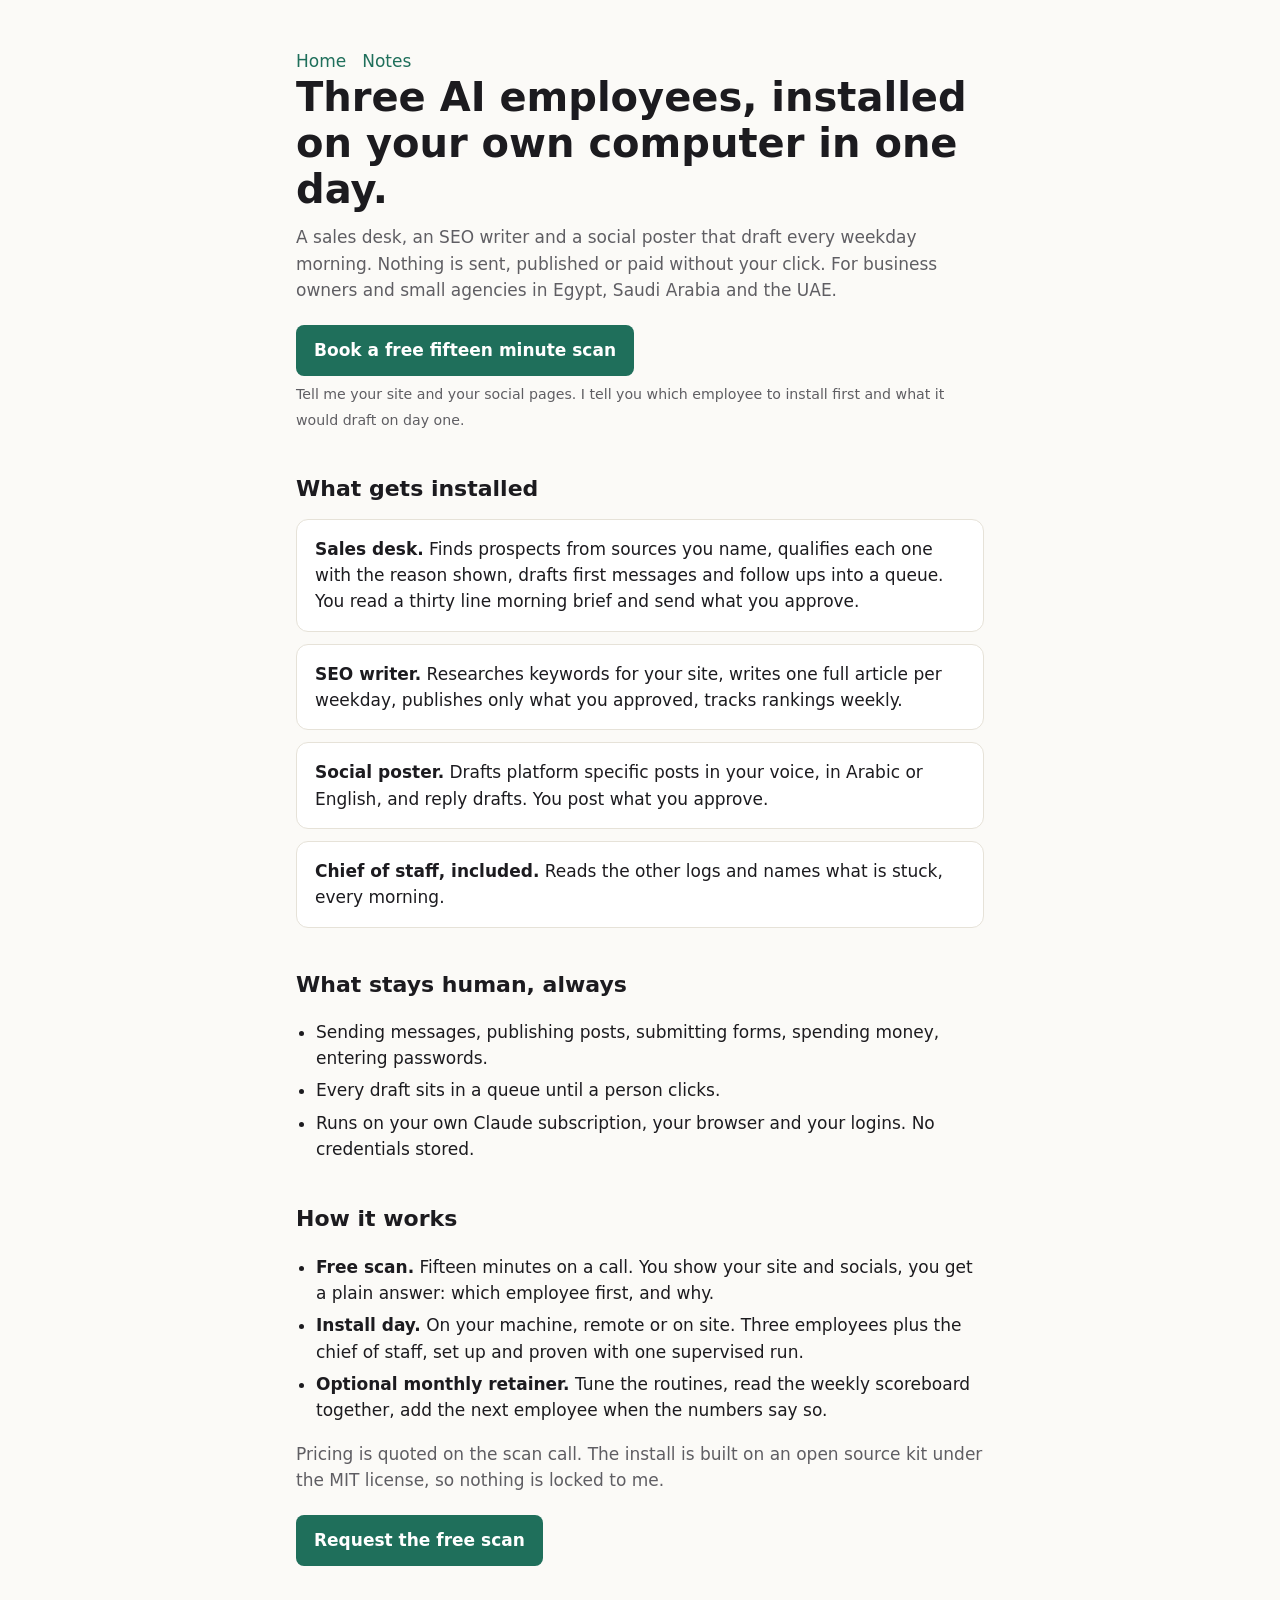
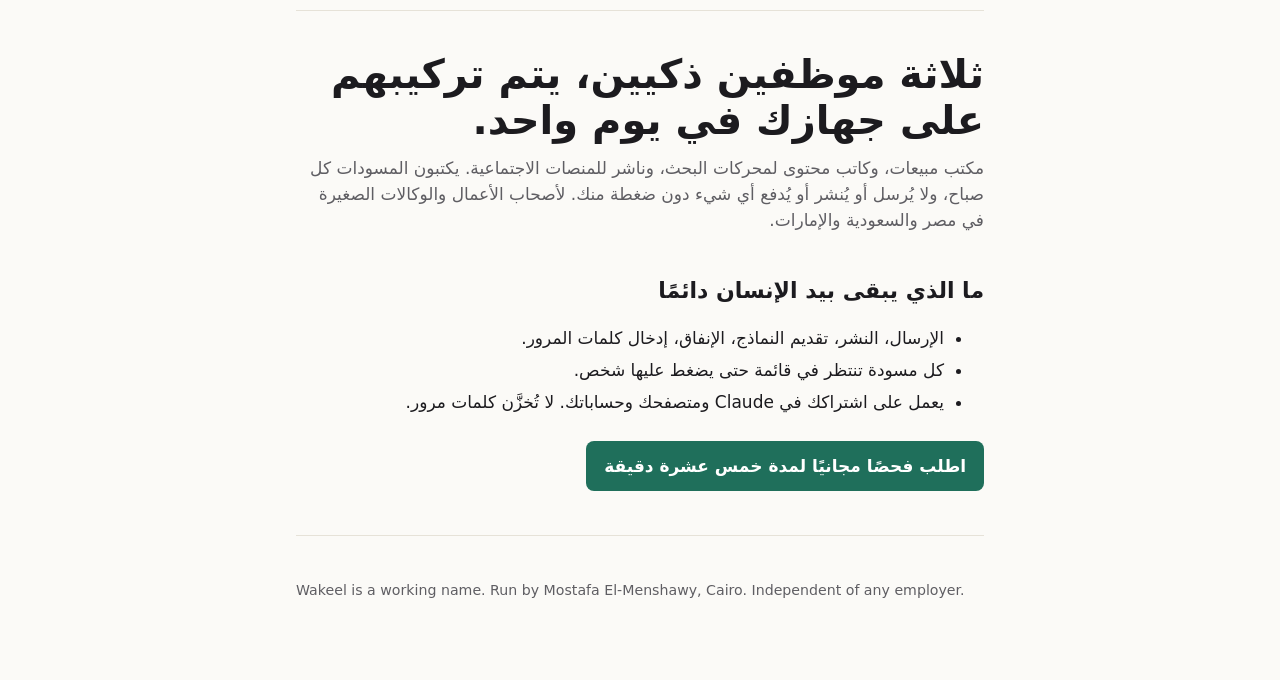
==== index.html @ 6b82185d "Wakeel landing page, build script, empty notes index" ====
<!doctype html>
<html lang="en">
<head>
<meta charset="utf-8">
<meta name="viewport" content="width=device-width, initial-scale=1">
<title>Wakeel: AI employees installed on your own computer in one day</title>
<meta name="description" content="Three scheduled AI employees, a sales desk, an SEO writer and a social poster, installed on your own machine in one day. Nothing is sent, published or paid without your click. Egypt and the Gulf.">
<link rel="canonical" href="https://elmenshawymostafa94-create.github.io/wakeel/">
<style>
:root{--ink:#1c1b1f;--muted:#5f5e63;--bg:#fbfaf7;--card:#ffffff;--line:#e6e2d8;--accent:#1f6f5b;--accent-ink:#ffffff}
@media (prefers-color-scheme:dark){:root{--ink:#f2f1ed;--muted:#b8b6b0;--bg:#141416;--card:#1d1d20;--line:#2e2e33;--accent:#4fb08f;--accent-ink:#0f1a16}}
*{box-sizing:border-box}body{margin:0;background:var(--bg);color:var(--ink);font:17px/1.55 system-ui,-apple-system,"Segoe UI",Roboto,Inter,sans-serif}
main{max-width:720px;margin:0 auto;padding:48px 16px 64px}
h1{font-size:clamp(28px,5vw,40px);line-height:1.15;margin:0 0 12px}h2{font-size:22px;margin:40px 0 8px}
p{margin:0 0 14px}.muted{color:var(--muted)}
.cta{display:inline-block;background:var(--accent);color:var(--accent-ink);padding:12px 18px;border-radius:8px;text-decoration:none;font-weight:600;margin:8px 0 4px}
.card{background:var(--card);border:1px solid var(--line);border-radius:12px;padding:16px 18px;margin:12px 0}
ul{padding-left:20px}li{margin:6px 0}
.ar{direction:rtl;text-align:right;font-family:"Segoe UI",Tahoma,system-ui,sans-serif}
hr{border:0;border-top:1px solid var(--line);margin:40px 0}
small{color:var(--muted)}
nav a{color:var(--accent);text-decoration:none;margin-right:16px}
</style>
</head>
<body>
<main>
<nav><a href="./">Home</a><a href="./blog/">Notes</a></nav>
<h1>Three AI employees, installed on your own computer in one day.</h1>
<p class="muted">A sales desk, an SEO writer and a social poster that draft every weekday morning. Nothing is sent, published or paid without your click. For business owners and small agencies in Egypt, Saudi Arabia and the UAE.</p>
<a class="cta" href="mailto:elmenshawy.mostafa94@gmail.com?subject=Free%20scan%20request">Book a free fifteen minute scan</a>
<p><small>Tell me your site and your social pages. I tell you which employee to install first and what it would draft on day one.</small></p>

<h2>What gets installed</h2>
<div class="card"><strong>Sales desk.</strong> Finds prospects from sources you name, qualifies each one with the reason shown, drafts first messages and follow ups into a queue. You read a thirty line morning brief and send what you approve.</div>
<div class="card"><strong>SEO writer.</strong> Researches keywords for your site, writes one full article per weekday, publishes only what you approved, tracks rankings weekly.</div>
<div class="card"><strong>Social poster.</strong> Drafts platform specific posts in your voice, in Arabic or English, and reply drafts. You post what you approve.</div>
<div class="card"><strong>Chief of staff, included.</strong> Reads the other logs and names what is stuck, every morning.</div>

<h2>What stays human, always</h2>
<ul>
<li>Sending messages, publishing posts, submitting forms, spending money, entering passwords.</li>
<li>Every draft sits in a queue until a person clicks.</li>
<li>Runs on your own Claude subscription, your browser and your logins. No credentials stored.</li>
</ul>

<h2>How it works</h2>
<ul>
<li><strong>Free scan.</strong> Fifteen minutes on a call. You show your site and socials, you get a plain answer: which employee first, and why.</li>
<li><strong>Install day.</strong> On your machine, remote or on site. Three employees plus the chief of staff, set up and proven with one supervised run.</li>
<li><strong>Optional monthly retainer.</strong> Tune the routines, read the weekly scoreboard together, add the next employee when the numbers say so.</li>
</ul>
<p class="muted">Pricing is quoted on the scan call. The install is built on an open source kit under the MIT license, so nothing is locked to me.</p>

<a class="cta" href="mailto:elmenshawy.mostafa94@gmail.com?subject=Free%20scan%20request">Request the free scan</a>

<hr>
<section class="ar">
<h1>ثلاثة موظفين ذكيين، يتم تركيبهم على جهازك في يوم واحد.</h1>
<p class="muted">مكتب مبيعات، وكاتب محتوى لمحركات البحث، وناشر للمنصات الاجتماعية. يكتبون المسودات كل صباح، ولا يُرسل أو يُنشر أو يُدفع أي شيء دون ضغطة منك. لأصحاب الأعمال والوكالات الصغيرة في مصر والسعودية والإمارات.</p>
<h2>ما الذي يبقى بيد الإنسان دائمًا</h2>
<ul>
<li>الإرسال، النشر، تقديم النماذج، الإنفاق، إدخال كلمات المرور.</li>
<li>كل مسودة تنتظر في قائمة حتى يضغط عليها شخص.</li>
<li>يعمل على اشتراكك في Claude ومتصفحك وحساباتك. لا تُخزَّن كلمات مرور.</li>
</ul>
<a class="cta" href="mailto:elmenshawy.mostafa94@gmail.com?subject=%D8%B7%D9%84%D8%A8%20%D9%81%D8%AD%D8%B5%20%D9%85%D8%AC%D8%A7%D9%86%D9%8A">اطلب فحصًا مجانيًا لمدة خمس عشرة دقيقة</a>
</section>
<hr>
<p><small>Wakeel is a working name. Run by Mostafa El-Menshawy, Cairo. Independent of any employer.</small></p>
</main>
</body>
</html>
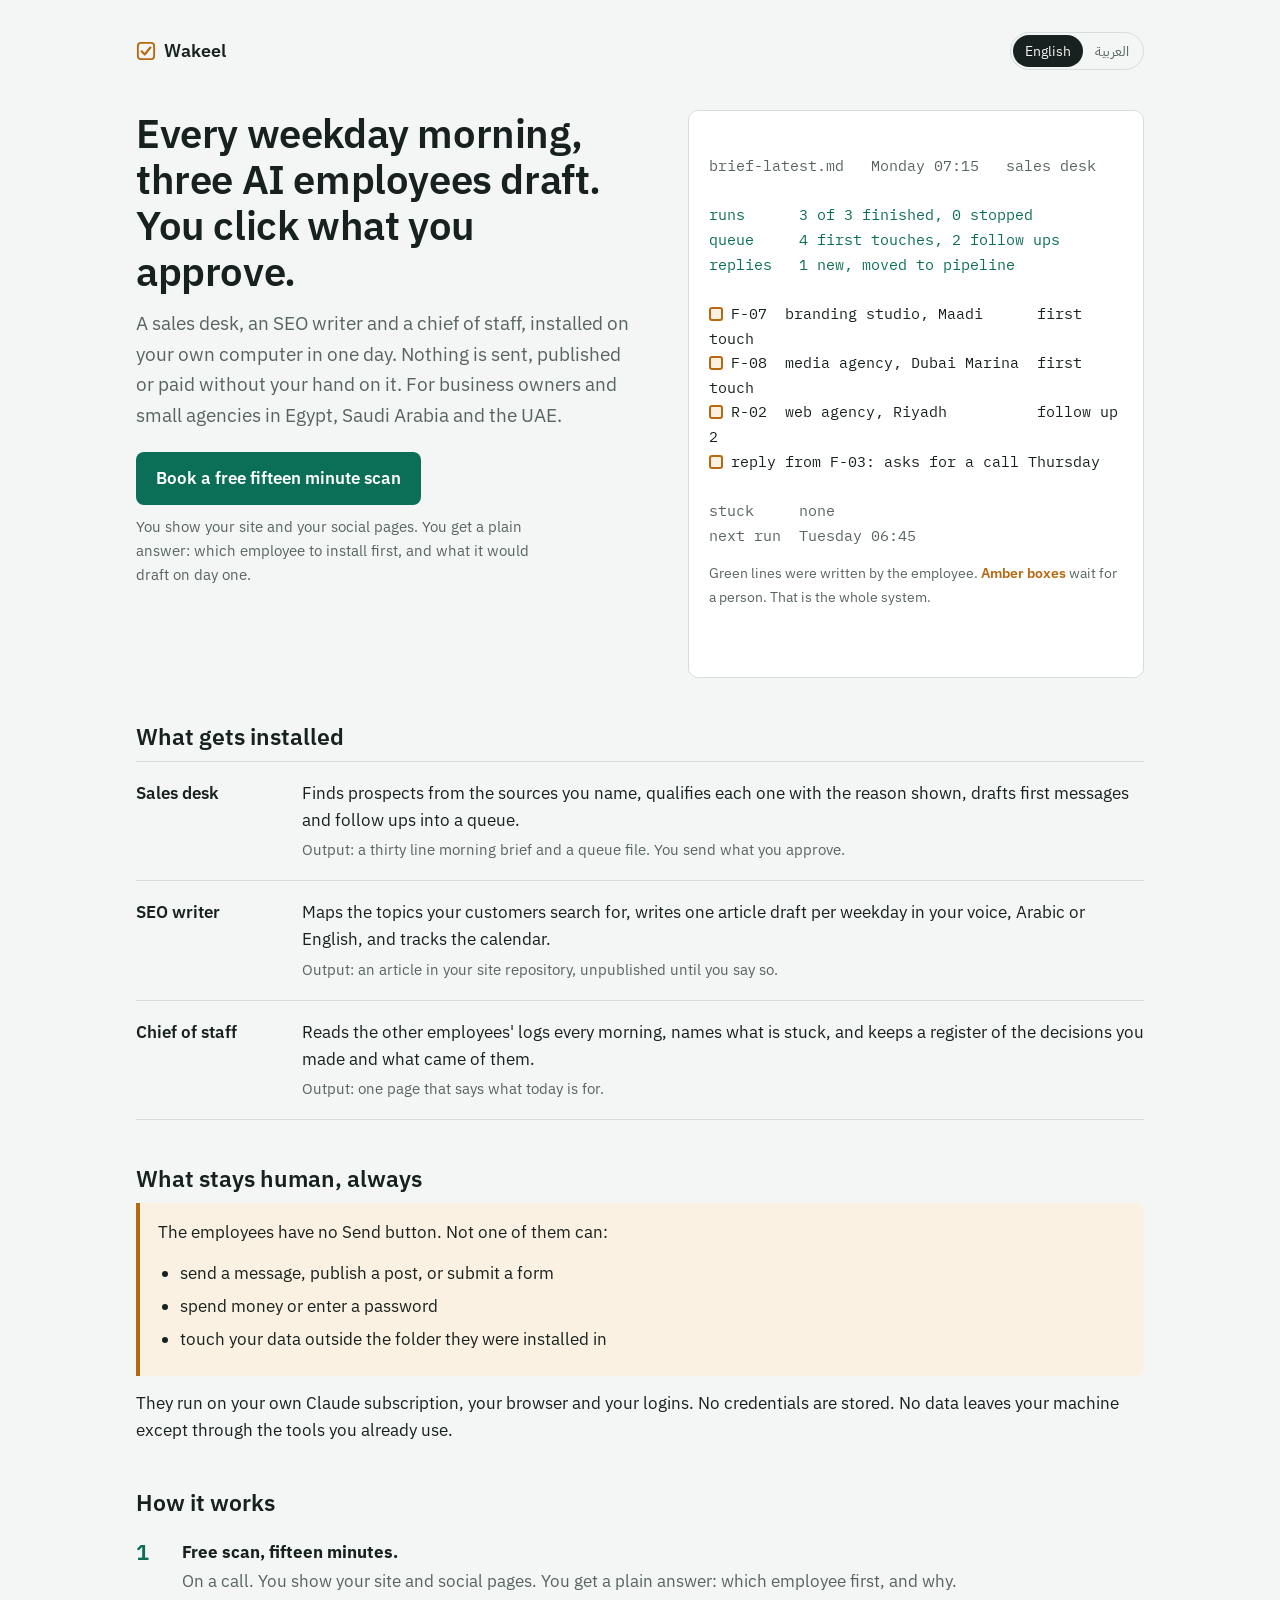
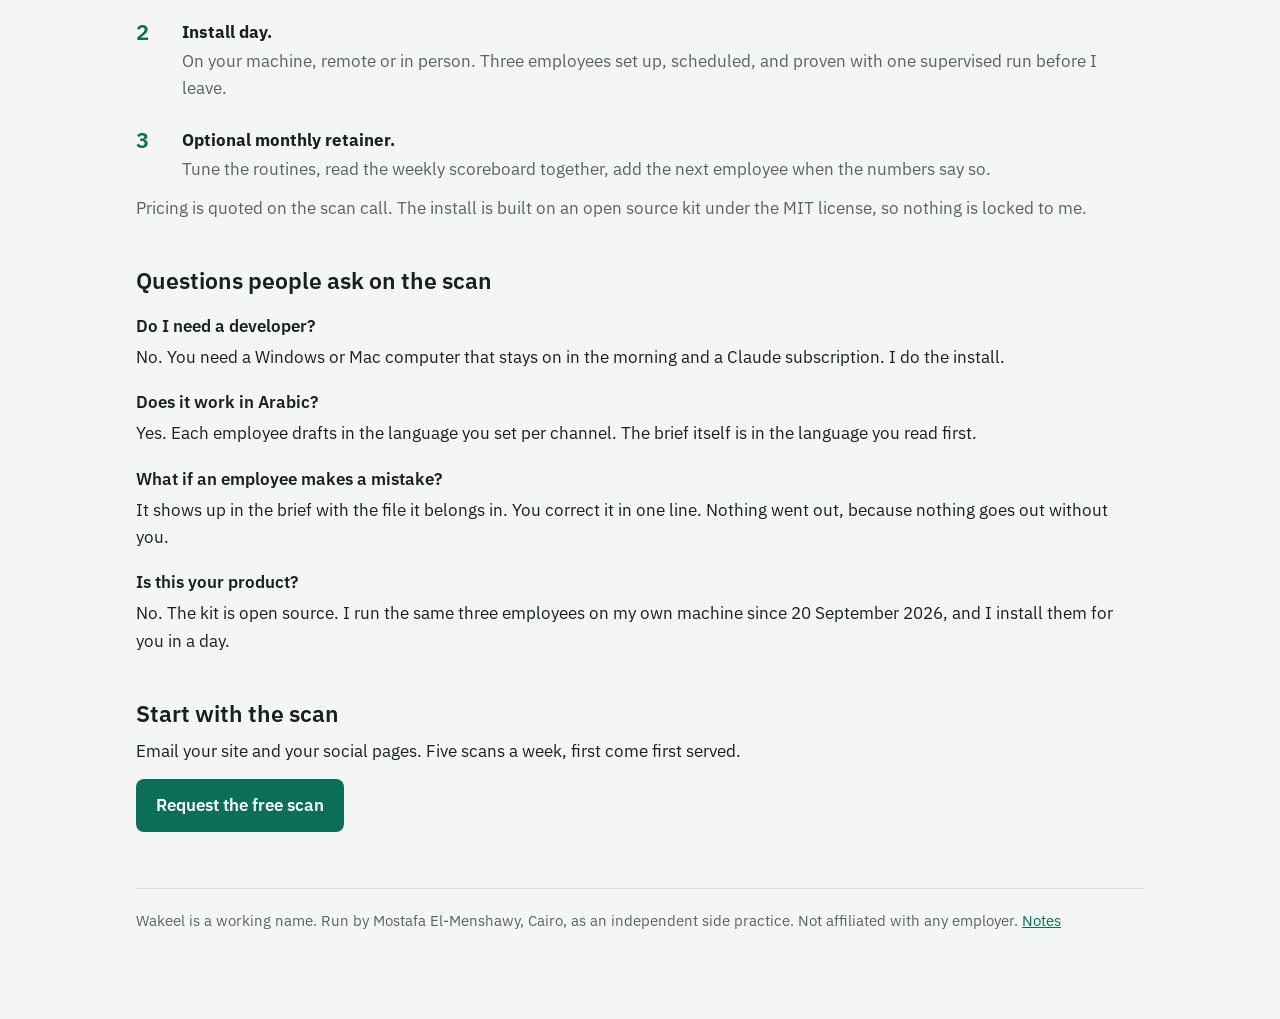
==== commit 9eb51c26: "Landing page v2: morning-brief hero, EN/AR toggle, Plex type, dark mode One column, brief-as-hero wi" ====
--- a/index.html
+++ b/index.html
@@ -1,72 +1,218 @@
 <!doctype html>
-<html lang="en">
+<html lang="en" dir="ltr">
 <head>
 <meta charset="utf-8">
 <meta name="viewport" content="width=device-width, initial-scale=1">
-<title>Wakeel: AI employees installed on your own computer in one day</title>
-<meta name="description" content="Three scheduled AI employees, a sales desk, an SEO writer and a social poster, installed on your own machine in one day. Nothing is sent, published or paid without your click. Egypt and the Gulf.">
+<title>Wakeel: AI employees on your own computer</title>
+<meta name="description" content="Three scheduled AI employees, a sales desk, an SEO writer and a chief of staff, installed on your own machine in one day. Nothing is sent, published or paid without your click. Egypt, Saudi Arabia, UAE.">
 <link rel="canonical" href="https://elmenshawymostafa94-create.github.io/wakeel/">
+<meta property="og:title" content="Wakeel: AI employees on your own computer">
+<meta property="og:description" content="Every weekday morning they draft. You read a thirty line brief and click what you approve. Free fifteen minute scan for agencies in Egypt and the Gulf.">
+<meta property="og:type" content="website">
+<meta property="og:url" content="https://elmenshawymostafa94-create.github.io/wakeel/">
+<link rel="icon" href="data:image/svg+xml,%3Csvg xmlns='http://www.w3.org/2000/svg' viewBox='0 0 32 32'%3E%3Crect x='3' y='3' width='26' height='26' rx='5' fill='none' stroke='%23b8690f' stroke-width='3'/%3E%3Cpath d='M9 16.5l5 5 9-11' fill='none' stroke='%23b8690f' stroke-width='3.5' stroke-linecap='round' stroke-linejoin='round'/%3E%3C/svg%3E">
+<link rel="preconnect" href="https://fonts.googleapis.com">
+<link rel="preconnect" href="https://fonts.gstatic.com" crossorigin>
+<link rel="stylesheet" href="https://fonts.googleapis.com/css2?family=IBM+Plex+Mono:wght@400;500&family=IBM+Plex+Sans+Arabic:wght@400;500;600&family=IBM+Plex+Sans:ital,wght@0,400;0,500;0,600;1,400&display=swap">
+<link rel="stylesheet" href="./style.css">
 <style>
-:root{--ink:#1c1b1f;--muted:#5f5e63;--bg:#fbfaf7;--card:#ffffff;--line:#e6e2d8;--accent:#1f6f5b;--accent-ink:#ffffff}
-@media (prefers-color-scheme:dark){:root{--ink:#f2f1ed;--muted:#b8b6b0;--bg:#141416;--card:#1d1d20;--line:#2e2e33;--accent:#4fb08f;--accent-ink:#0f1a16}}
-*{box-sizing:border-box}body{margin:0;background:var(--bg);color:var(--ink);font:17px/1.55 system-ui,-apple-system,"Segoe UI",Roboto,Inter,sans-serif}
-main{max-width:720px;margin:0 auto;padding:48px 16px 64px}
-h1{font-size:clamp(28px,5vw,40px);line-height:1.15;margin:0 0 12px}h2{font-size:22px;margin:40px 0 8px}
-p{margin:0 0 14px}.muted{color:var(--muted)}
-.cta{display:inline-block;background:var(--accent);color:var(--accent-ink);padding:12px 18px;border-radius:8px;text-decoration:none;font-weight:600;margin:8px 0 4px}
-.card{background:var(--card);border:1px solid var(--line);border-radius:12px;padding:16px 18px;margin:12px 0}
-ul{padding-left:20px}li{margin:6px 0}
-.ar{direction:rtl;text-align:right;font-family:"Segoe UI",Tahoma,system-ui,sans-serif}
-hr{border:0;border-top:1px solid var(--line);margin:40px 0}
-small{color:var(--muted)}
-nav a{color:var(--accent);text-decoration:none;margin-right:16px}
+.top{display:flex;justify-content:space-between;align-items:center;margin-bottom:40px;gap:12px;flex-wrap:wrap}
+.brand{font-weight:600;text-decoration:none;color:var(--ink);font-size:18px;display:flex;align-items:center;gap:8px}
+.brand svg{width:20px;height:20px}
+.lang{display:flex;border:1px solid var(--rule);border-radius:999px;padding:2px}
+.lang button{font:inherit;font-size:14px;background:none;border:0;border-radius:999px;padding:5px 12px;color:var(--muted);cursor:pointer}
+.lang button[aria-pressed="true"]{background:var(--ink);color:var(--paper)}
+.hero{display:grid;gap:28px;align-items:start}
+@media (min-width:880px){main{max-width:1040px}.hero{grid-template-columns:1.05fr .95fr;gap:48px}.wrap{max-width:66ch}}
+.lede{font-size:19px;color:var(--muted);margin-bottom:22px;max-width:52ch}
+.cta{display:inline-block;background:var(--green);color:var(--green-ink);padding:13px 20px;border-radius:8px;text-decoration:none;font-weight:600;font-size:17px}
+.cta:hover{filter:brightness(1.08)}
+.after{font-size:15px;color:var(--muted);margin-top:10px;max-width:46ch}
+.brief{background:var(--card);border:1px solid var(--rule);border-radius:10px;padding:18px 20px;font:14.5px/1.7 var(--mono);white-space:pre-wrap;overflow:hidden;color:var(--ink)}
+.brief .h{color:var(--muted)}
+.brief .box{display:inline-block;width:14px;height:14px;border:2px solid var(--amber);border-radius:3px;vertical-align:-2px;margin-inline-end:8px;background:var(--amber-soft)}
+.brief .done{color:var(--green)}
+.brief .cap{font-family:var(--sans);font-size:14px;color:var(--muted);margin:14px 0 0;white-space:normal}
+.brief .cap b{color:var(--amber);font-weight:600}
+.rows{border-top:1px solid var(--rule)}
+.row{display:grid;grid-template-columns:150px 1fr;gap:16px;padding:18px 0;border-bottom:1px solid var(--rule)}
+@media (max-width:560px){.row{grid-template-columns:1fr;gap:4px}}
+.row strong{font-weight:600}
+.row p{margin:0}
+.row .out{font-size:15px;color:var(--muted);margin-top:4px}
+.human{background:var(--amber-soft);border-inline-start:4px solid var(--amber);padding:16px 18px;border-radius:0 8px 8px 0;margin:8px 0 0}
+[dir="rtl"] .human{border-radius:8px 0 0 8px}
+.human ul{margin:8px 0 0}
+ol.steps{counter-reset:s;list-style:none;padding:0;margin:0}
+ol.steps li{counter-increment:s;display:grid;grid-template-columns:34px 1fr;gap:12px;padding:12px 0;margin:0}
+ol.steps li::before{content:counter(s);font-weight:600;color:var(--green);font-size:22px;line-height:1.2}
+.faq dt{font-weight:600;margin-top:18px}.faq dd{margin:4px 0 0}
+.foot{margin-top:56px;padding-top:20px;border-top:1px solid var(--rule);font-size:15px;color:var(--muted)}
+[hidden]{display:none!important}
 </style>
 </head>
 <body>
 <main>
-<nav><a href="./">Home</a><a href="./blog/">Notes</a></nav>
-<h1>Three AI employees, installed on your own computer in one day.</h1>
-<p class="muted">A sales desk, an SEO writer and a social poster that draft every weekday morning. Nothing is sent, published or paid without your click. For business owners and small agencies in Egypt, Saudi Arabia and the UAE.</p>
-<a class="cta" href="mailto:elmenshawy.mostafa94@gmail.com?subject=Free%20scan%20request">Book a free fifteen minute scan</a>
-<p><small>Tell me your site and your social pages. I tell you which employee to install first and what it would draft on day one.</small></p>
+<div class="top">
+  <a class="brand" href="./" aria-label="Wakeel home"><svg viewBox="0 0 32 32" aria-hidden="true"><rect x="3" y="3" width="26" height="26" rx="5" fill="none" stroke="var(--amber)" stroke-width="3"/><path d="M9 16.5l5 5 9-11" fill="none" stroke="var(--amber)" stroke-width="3.5" stroke-linecap="round" stroke-linejoin="round"/></svg>Wakeel</a>
+  <div class="lang" role="group" aria-label="Language">
+    <button type="button" data-lang="en" aria-pressed="true">English</button>
+    <button type="button" data-lang="ar" aria-pressed="false" lang="ar">العربية</button>
+  </div>
+</div>
+
+<!-- ============================ ENGLISH ============================ -->
+<section id="en" lang="en" dir="ltr">
+<div class="hero">
+  <div class="wrap">
+    <h1>Every weekday morning, three AI employees draft. You click what you approve.</h1>
+    <p class="lede">A sales desk, an SEO writer and a chief of staff, installed on your own computer in one day. Nothing is sent, published or paid without your hand on it. For business owners and small agencies in Egypt, Saudi Arabia and the UAE.</p>
+    <a class="cta" href="mailto:elmenshawy.mostafa94@gmail.com?subject=Free%20scan%20request&body=My%20site%3A%20%0AMy%20social%20pages%3A%20%0ACity%3A%20">Book a free fifteen minute scan</a>
+    <p class="after">You show your site and your social pages. You get a plain answer: which employee to install first, and what it would draft on day one.</p>
+  </div>
+  <div class="brief" aria-label="Example of a morning brief">
+<span class="h">brief-latest.md   Monday 07:15   sales desk</span>
+
+<span class="done">runs      3 of 3 finished, 0 stopped</span>
+<span class="done">queue     4 first touches, 2 follow ups</span>
+<span class="done">replies   1 new, moved to pipeline</span>
+
+<span class="box"></span>F-07  branding studio, Maadi      first touch
+<span class="box"></span>F-08  media agency, Dubai Marina  first touch
+<span class="box"></span>R-02  web agency, Riyadh          follow up 2
+<span class="box"></span>reply from F-03: asks for a call Thursday
+
+<span class="h">stuck     none</span>
+<span class="h">next run  Tuesday 06:45</span>
+<p class="cap">Green lines were written by the employee. <b>Amber boxes</b> wait for a person. That is the whole system.</p>
+  </div>
+</div>
 
 <h2>What gets installed</h2>
-<div class="card"><strong>Sales desk.</strong> Finds prospects from sources you name, qualifies each one with the reason shown, drafts first messages and follow ups into a queue. You read a thirty line morning brief and send what you approve.</div>
-<div class="card"><strong>SEO writer.</strong> Researches keywords for your site, writes one full article per weekday, publishes only what you approved, tracks rankings weekly.</div>
-<div class="card"><strong>Social poster.</strong> Drafts platform specific posts in your voice, in Arabic or English, and reply drafts. You post what you approve.</div>
-<div class="card"><strong>Chief of staff, included.</strong> Reads the other logs and names what is stuck, every morning.</div>
+<div class="rows">
+  <div class="row"><strong>Sales desk</strong><div><p>Finds prospects from the sources you name, qualifies each one with the reason shown, drafts first messages and follow ups into a queue.</p><p class="out">Output: a thirty line morning brief and a queue file. You send what you approve.</p></div></div>
+  <div class="row"><strong>SEO writer</strong><div><p>Maps the topics your customers search for, writes one article draft per weekday in your voice, Arabic or English, and tracks the calendar.</p><p class="out">Output: an article in your site repository, unpublished until you say so.</p></div></div>
+  <div class="row"><strong>Chief of staff</strong><div><p>Reads the other employees' logs every morning, names what is stuck, and keeps a register of the decisions you made and what came of them.</p><p class="out">Output: one page that says what today is for.</p></div></div>
+</div>
 
 <h2>What stays human, always</h2>
-<ul>
-<li>Sending messages, publishing posts, submitting forms, spending money, entering passwords.</li>
-<li>Every draft sits in a queue until a person clicks.</li>
-<li>Runs on your own Claude subscription, your browser and your logins. No credentials stored.</li>
-</ul>
+<div class="human">
+  <p>The employees have no Send button. Not one of them can:</p>
+  <ul>
+    <li>send a message, publish a post, or submit a form</li>
+    <li>spend money or enter a password</li>
+    <li>touch your data outside the folder they were installed in</li>
+  </ul>
+</div>
+<p style="margin-top:14px">They run on your own Claude subscription, your browser and your logins. No credentials are stored. No data leaves your machine except through the tools you already use.</p>
 
 <h2>How it works</h2>
-<ul>
-<li><strong>Free scan.</strong> Fifteen minutes on a call. You show your site and socials, you get a plain answer: which employee first, and why.</li>
-<li><strong>Install day.</strong> On your machine, remote or on site. Three employees plus the chief of staff, set up and proven with one supervised run.</li>
-<li><strong>Optional monthly retainer.</strong> Tune the routines, read the weekly scoreboard together, add the next employee when the numbers say so.</li>
-</ul>
+<ol class="steps">
+  <li><div><strong>Free scan, fifteen minutes.</strong><p class="muted" style="margin:2px 0 0">On a call. You show your site and social pages. You get a plain answer: which employee first, and why.</p></div></li>
+  <li><div><strong>Install day.</strong><p class="muted" style="margin:2px 0 0">On your machine, remote or in person. Three employees set up, scheduled, and proven with one supervised run before I leave.</p></div></li>
+  <li><div><strong>Optional monthly retainer.</strong><p class="muted" style="margin:2px 0 0">Tune the routines, read the weekly scoreboard together, add the next employee when the numbers say so.</p></div></li>
+</ol>
 <p class="muted">Pricing is quoted on the scan call. The install is built on an open source kit under the MIT license, so nothing is locked to me.</p>
 
-<a class="cta" href="mailto:elmenshawy.mostafa94@gmail.com?subject=Free%20scan%20request">Request the free scan</a>
-
-<hr>
-<section class="ar">
-<h1>ثلاثة موظفين ذكيين، يتم تركيبهم على جهازك في يوم واحد.</h1>
-<p class="muted">مكتب مبيعات، وكاتب محتوى لمحركات البحث، وناشر للمنصات الاجتماعية. يكتبون المسودات كل صباح، ولا يُرسل أو يُنشر أو يُدفع أي شيء دون ضغطة منك. لأصحاب الأعمال والوكالات الصغيرة في مصر والسعودية والإمارات.</p>
+<h2>Questions people ask on the scan</h2>
+<dl class="faq">
+  <dt>Do I need a developer?</dt><dd>No. You need a Windows or Mac computer that stays on in the morning and a Claude subscription. I do the install.</dd>
+  <dt>Does it work in Arabic?</dt><dd>Yes. Each employee drafts in the language you set per channel. The brief itself is in the language you read first.</dd>
+  <dt>What if an employee makes a mistake?</dt><dd>It shows up in the brief with the file it belongs in. You correct it in one line. Nothing went out, because nothing goes out without you.</dd>
+  <dt>Is this your product?</dt><dd>No. The kit is open source. I run the same three employees on my own machine since 20 September 2026, and I install them for you in a day.</dd>
+</dl>
+
+<h2>Start with the scan</h2>
+<p>Email your site and your social pages. Five scans a week, first come first served.</p>
+<a class="cta" href="mailto:elmenshawy.mostafa94@gmail.com?subject=Free%20scan%20request&body=My%20site%3A%20%0AMy%20social%20pages%3A%20%0ACity%3A%20">Request the free scan</a>
+
+<p class="foot">Wakeel is a working name. Run by Mostafa El-Menshawy, Cairo, as an independent side practice. Not affiliated with any employer. <a href="./blog/">Notes</a></p>
+</section>
+
+<!-- ============================ ARABIC ============================ -->
+<section id="ar" lang="ar" dir="rtl" hidden>
+<div class="hero">
+  <div class="wrap">
+    <h1>كل صباح يوم عمل، ثلاثة موظفين ذكيين يكتبون المسودات. وأنت تضغط على ما توافق عليه.</h1>
+    <p class="lede">مكتب مبيعات، وكاتب محتوى لمحركات البحث، ومدير مكتب. يتم تركيبهم على جهازك في يوم واحد. لا يُرسل أو يُنشر أو يُدفع أي شيء دون يدك. لأصحاب الأعمال والوكالات الصغيرة في مصر والسعودية والإمارات.</p>
+    <a class="cta" href="mailto:elmenshawy.mostafa94@gmail.com?subject=%D8%B7%D9%84%D8%A8%20%D9%81%D8%AD%D8%B5%20%D9%85%D8%AC%D8%A7%D9%86%D9%8A">احجز فحصًا مجانيًا لمدة خمس عشرة دقيقة</a>
+    <p class="after">تعرض موقعك وصفحاتك على المنصات. تحصل على إجابة واضحة: أي موظف يُركَّب أولًا، وماذا سيكتب في اليوم الأول.</p>
+  </div>
+  <div class="brief" dir="ltr" aria-label="مثال على الملخص الصباحي">
+<span class="h">brief-latest.md   الاثنين 07:15   مكتب المبيعات</span>
+
+<span class="done">التشغيل   3 من 3 اكتملت، 0 متوقفة</span>
+<span class="done">القائمة   4 رسائل أولى، 2 متابعة</span>
+<span class="done">الردود    1 جديد، نُقل إلى المسار</span>
+
+<span class="box"></span>F-07  استوديو علامات تجارية، المعادي   رسالة أولى
+<span class="box"></span>F-08  وكالة إعلام، دبي مارينا           رسالة أولى
+<span class="box"></span>R-02  وكالة ويب، الرياض                 متابعة 2
+<span class="box"></span>رد من F-03: يطلب مكالمة يوم الخميس
+
+<span class="h">معلّق      لا شيء</span>
+<span class="h">التالي     الثلاثاء 06:45</span>
+<p class="cap" dir="rtl">السطور الخضراء كتبها الموظف. <b>المربعات الكهرمانية</b> تنتظر إنسانًا. هذا هو النظام كله.</p>
+  </div>
+</div>
+
+<h2>ما الذي يتم تركيبه</h2>
+<div class="rows">
+  <div class="row"><strong>مكتب المبيعات</strong><div><p>يبحث عن العملاء المحتملين من المصادر التي تحددها، ويؤهل كل واحد مع ذكر السبب، ويكتب الرسائل الأولى والمتابعات في قائمة انتظار.</p><p class="out">الناتج: ملخص صباحي من ثلاثين سطرًا وملف قائمة. أنت ترسل ما توافق عليه.</p></div></div>
+  <div class="row"><strong>كاتب المحتوى</strong><div><p>يرسم خريطة المواضيع التي يبحث عنها عملاؤك، ويكتب مسودة مقال واحدة كل يوم عمل بأسلوبك، بالعربية أو الإنجليزية، ويتابع التقويم.</p><p class="out">الناتج: مقال في مستودع موقعك، غير منشور حتى تقول ذلك.</p></div></div>
+  <div class="row"><strong>مدير المكتب</strong><div><p>يقرأ سجلات الموظفين الآخرين كل صباح، ويسمّي ما هو معلّق، ويحتفظ بسجل للقرارات التي اتخذتها وما نتج عنها.</p><p class="out">الناتج: صفحة واحدة تقول ما هو مطلوب اليوم.</p></div></div>
+</div>
+
 <h2>ما الذي يبقى بيد الإنسان دائمًا</h2>
-<ul>
-<li>الإرسال، النشر، تقديم النماذج، الإنفاق، إدخال كلمات المرور.</li>
-<li>كل مسودة تنتظر في قائمة حتى يضغط عليها شخص.</li>
-<li>يعمل على اشتراكك في Claude ومتصفحك وحساباتك. لا تُخزَّن كلمات مرور.</li>
-</ul>
-<a class="cta" href="mailto:elmenshawy.mostafa94@gmail.com?subject=%D8%B7%D9%84%D8%A8%20%D9%81%D8%AD%D8%B5%20%D9%85%D8%AC%D8%A7%D9%86%D9%8A">اطلب فحصًا مجانيًا لمدة خمس عشرة دقيقة</a>
+<div class="human">
+  <p>الموظفون لا يملكون زر إرسال. لا يستطيع أي منهم:</p>
+  <ul>
+    <li>إرسال رسالة، أو نشر منشور، أو تقديم نموذج</li>
+    <li>إنفاق المال أو إدخال كلمة مرور</li>
+    <li>لمس بياناتك خارج المجلد الذي رُكِّب فيه</li>
+  </ul>
+</div>
+<p style="margin-top:14px">يعملون على اشتراكك في Claude ومتصفحك وحساباتك. لا تُخزَّن كلمات مرور. لا تخرج بيانات من جهازك إلا عبر الأدوات التي تستخدمها أصلًا.</p>
+
+<h2>كيف يعمل</h2>
+<ol class="steps">
+  <li><div><strong>فحص مجاني، خمس عشرة دقيقة.</strong><p class="muted" style="margin:2px 0 0">في مكالمة. تعرض موقعك وصفحاتك. تحصل على إجابة واضحة: أي موظف أولًا، ولماذا.</p></div></li>
+  <li><div><strong>يوم التركيب.</strong><p class="muted" style="margin:2px 0 0">على جهازك، عن بُعد أو حضوريًا. ثلاثة موظفين يتم إعدادهم وجدولتهم وإثبات عملهم بتشغيل واحد تحت الإشراف قبل أن أغادر.</p></div></li>
+  <li><div><strong>اشتراك شهري اختياري.</strong><p class="muted" style="margin:2px 0 0">ضبط الروتين، وقراءة لوحة النتائج الأسبوعية معًا، وإضافة الموظف التالي عندما تقول الأرقام ذلك.</p></div></li>
+</ol>
+<p class="muted">يُحدَّد السعر في مكالمة الفحص. التركيب مبني على أدوات مفتوحة المصدر برخصة MIT، فلا شيء مقيّد بي.</p>
+
+<h2>أسئلة تُطرح في الفحص</h2>
+<dl class="faq">
+  <dt>هل أحتاج إلى مبرمج؟</dt><dd>لا. تحتاج إلى جهاز ويندوز أو ماك يبقى مشغّلًا في الصباح، واشتراك في Claude. أنا أقوم بالتركيب.</dd>
+  <dt>هل يعمل بالعربية؟</dt><dd>نعم. كل موظف يكتب باللغة التي تحددها لكل قناة. والملخص نفسه باللغة التي تقرأها أولًا.</dd>
+  <dt>ماذا لو أخطأ موظف؟</dt><dd>يظهر الخطأ في الملخص مع الملف الذي يخصه. تصححه في سطر واحد. لم يخرج شيء، لأن لا شيء يخرج دونك.</dd>
+  <dt>هل هذا منتجك؟</dt><dd>لا. الأدوات مفتوحة المصدر. أشغّل الموظفين الثلاثة أنفسهم على جهازي منذ 20 سبتمبر 2026، وأركّبهم لك في يوم واحد.</dd>
+</dl>
+
+<h2>ابدأ بالفحص</h2>
+<p>أرسل موقعك وصفحاتك بالبريد. خمسة فحوصات في الأسبوع، الأسبقية لمن يطلب أولًا.</p>
+<a class="cta" href="mailto:elmenshawy.mostafa94@gmail.com?subject=%D8%B7%D9%84%D8%A8%20%D9%81%D8%AD%D8%B5%20%D9%85%D8%AC%D8%A7%D9%86%D9%8A">اطلب الفحص المجاني</a>
+
+<p class="foot">وكيل اسم مؤقت. يديره مصطفى المنشاوي من القاهرة كعمل جانبي مستقل. لا علاقة له بأي جهة عمل. <a href="./blog/">ملاحظات</a></p>
 </section>
-<hr>
-<p><small>Wakeel is a working name. Run by Mostafa El-Menshawy, Cairo. Independent of any employer.</small></p>
 </main>
+
+<script>
+(function(){
+  var btns=document.querySelectorAll('.lang button');
+  function set(l){
+    document.getElementById('en').hidden=(l!=='en');
+    document.getElementById('ar').hidden=(l!=='ar');
+    document.documentElement.lang=l;
+    document.documentElement.dir=(l==='ar'?'rtl':'ltr');
+    btns.forEach(function(b){b.setAttribute('aria-pressed',String(b.dataset.lang===l));});
+    try{localStorage.setItem('wakeel-lang',l);}catch(e){}
+  }
+  btns.forEach(function(b){b.addEventListener('click',function(){set(b.dataset.lang);});});
+  var saved=null;try{saved=localStorage.getItem('wakeel-lang');}catch(e){}
+  if(saved==='ar'||(!saved&&/^ar\b/i.test(navigator.language||''))) set('ar');
+})();
+</script>
 </body>
 </html>
--- a/style.css
+++ b/style.css
@@ -0,0 +1,32 @@
+:root{
+  --paper:#f4f6f5;--card:#ffffff;--ink:#17211f;--muted:#586460;--rule:#d6ddda;
+  --green:#0b6e56;--green-ink:#ffffff;--amber:#b8690f;--amber-soft:#fbf1e3;--mono-bg:#eef2f0;
+  --sans:"IBM Plex Sans","IBM Plex Sans Arabic",system-ui,-apple-system,"Segoe UI",sans-serif;
+  --mono:"IBM Plex Mono",ui-monospace,Consolas,monospace;
+}
+@media (prefers-color-scheme:dark){:root:not([data-theme="light"]){
+  --paper:#101614;--card:#161d1a;--ink:#ecf1ee;--muted:#a3b0aa;--rule:#27322e;
+  --green:#3fb894;--green-ink:#08160f;--amber:#e39a3b;--amber-soft:#2a2116;--mono-bg:#141b18;
+}}
+:root[data-theme="dark"]{
+  --paper:#101614;--card:#161d1a;--ink:#ecf1ee;--muted:#a3b0aa;--rule:#27322e;
+  --green:#3fb894;--green-ink:#08160f;--amber:#e39a3b;--amber-soft:#2a2116;--mono-bg:#141b18;
+}
+*{box-sizing:border-box}
+html{-webkit-text-size-adjust:100%}
+body{margin:0;background:var(--paper);color:var(--ink);font:17px/1.6 var(--sans)}
+main{max-width:68ch;margin:0 auto;padding:32px 16px 72px}
+h1{font-size:clamp(28px,5vw,40px);line-height:1.15;font-weight:600;letter-spacing:-.01em;margin:0 0 14px}
+h2{font-size:23px;font-weight:600;line-height:1.25;margin:44px 0 10px}
+h3{font-size:19px;font-weight:600;margin:24px 0 6px}
+p{margin:0 0 14px}
+.muted{color:var(--muted)}
+a{color:var(--green)}
+a:focus-visible,button:focus-visible{outline:3px solid var(--amber);outline-offset:3px}
+nav{display:flex;gap:18px;align-items:center;margin-bottom:36px}
+nav a{text-decoration:none;color:var(--ink);font-weight:500}
+ul,ol{padding-inline-start:22px}li{margin:6px 0}
+code{font-family:var(--mono);font-size:.92em;background:var(--mono-bg);padding:1px 5px;border-radius:4px}
+article h2{margin-top:32px}
+.ar,[dir="rtl"] main{direction:rtl;text-align:right}
+@media (prefers-reduced-motion:reduce){*{transition:none!important;animation:none!important}}
